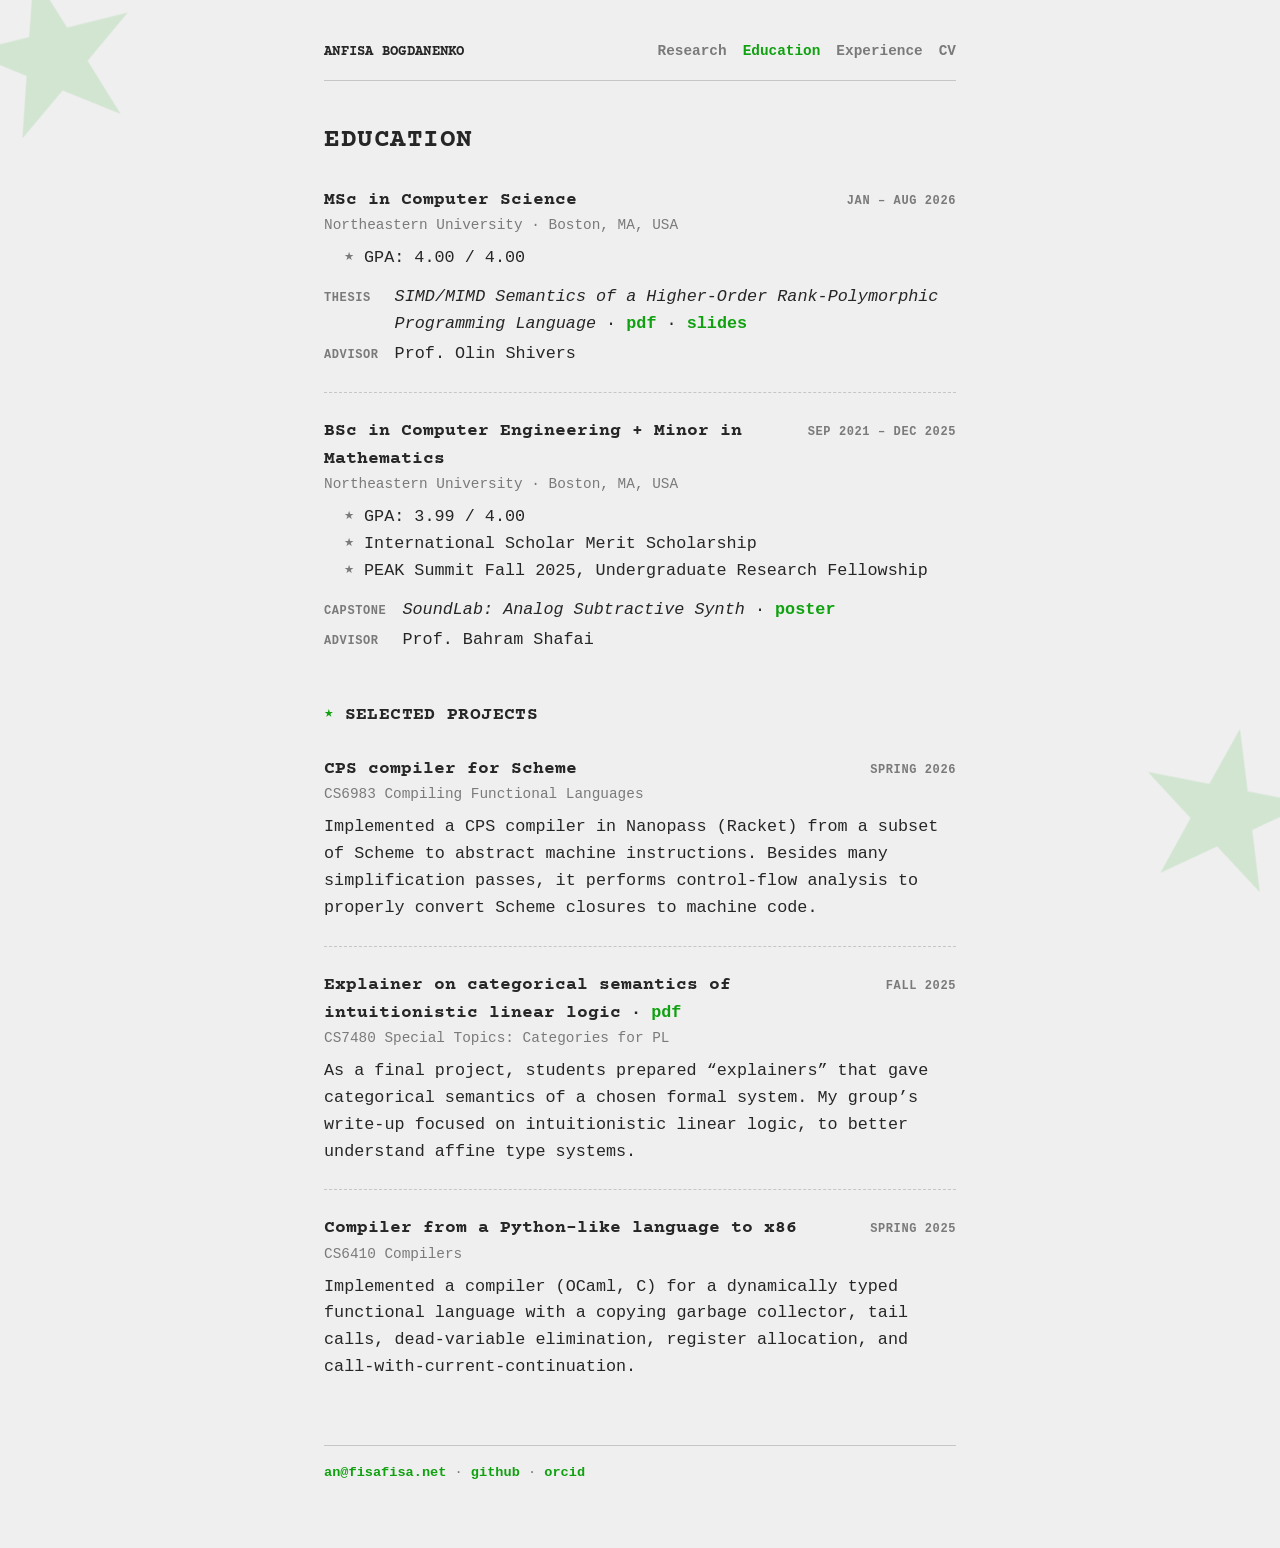
==== education.html @ db706c0e "first commit" ====
<!DOCTYPE html>
<html lang="en">
<head>
  <meta charset="utf-8">
  <meta name="viewport" content="width=device-width, initial-scale=1">
  <title>Education - Anfisa Bogdanenko</title>
  <link rel="stylesheet" href="style.css">
</head>
<body>
  <header>
    <a class="home" href="./">Anfisa Bogdanenko</a>
    <nav><a href="./research.html">Research</a><a aria-current="page" href="./education.html">Education</a><a href="./experience.html">Experience</a><a href="./content/files/cv.pdf">CV</a></nav>
  </header>

  <main><h1>Education</h1><section class="entries"><article class="entry"><div class="entry-head"><h3>MSc in Computer Science</h3><span class="date">Jan – Aug 2026</span></div><p class="meta">Northeastern University · Boston, MA, USA</p><ul><li>GPA: 4.00 / 4.00</li></ul><dl class="labelled"><dt>Thesis</dt><dd><cite>SIMD/MIMD Semantics of a Higher-Order Rank-Polymorphic Programming Language</cite> · <a href="content/files/msc-thesis.pdf">pdf</a> · <a href="content/files/msc-thesis-defense.pdf">slides</a></dd><dt>Advisor</dt><dd>Prof. Olin Shivers</dd></dl></article><article class="entry"><div class="entry-head"><h3>BSc in Computer Engineering + Minor in Mathematics</h3><span class="date">Sep 2021 – Dec 2025</span></div><p class="meta">Northeastern University · Boston, MA, USA</p><ul><li>GPA: 3.99 / 4.00</li><li>International Scholar Merit Scholarship</li><li>PEAK Summit Fall 2025, Undergraduate Research Fellowship</li></ul><dl class="labelled"><dt>Capstone</dt><dd><cite>SoundLab: Analog Subtractive Synth</cite> · <a href="content/files/capstone-poster.pdf">poster</a></dd><dt>Advisor</dt><dd>Prof. Bahram Shafai</dd></dl></article></section><h2>Selected projects</h2><section class="entries"><article class="entry"><div class="entry-head"><h3>CPS compiler for Scheme</h3><span class="date">Spring 2026</span></div><p class="meta">CS6983 Compiling Functional Languages</p><p>Implemented a CPS compiler in Nanopass (Racket) from a subset
                 of Scheme to abstract machine instructions. Besides many
                 simplification passes, it performs control-flow analysis
                 to properly convert Scheme closures to machine code.</p></article><article class="entry"><div class="entry-head"><h3><span>Explainer on categorical semantics of intuitionistic linear logic<span class="title-links"> · <a href="content/files/cats-of-ill-explainer.pdf">pdf</a></span></span></h3><span class="date">Fall 2025</span></div><p class="meta">CS7480 Special Topics: Categories for PL</p><p>As a final project, students prepared “explainers” that gave
                 categorical semantics of a chosen formal system. My group’s
                 write-up focused on intuitionistic linear logic, to better
                 understand affine type systems.</p></article><article class="entry"><div class="entry-head"><h3>Compiler from a Python-like language to x86</h3><span class="date">Spring 2025</span></div><p class="meta">CS6410 Compilers</p><p>Implemented a compiler (OCaml, C) for a dynamically typed
                 functional language with a copying garbage collector, tail
                 calls, dead-variable elimination, register allocation, and 
                 call-with-current-continuation.</p></article></section></main>

  <footer><a href="mailto:an@fisafisa.net">an@fisafisa.net</a> · <a href="https://github.com/fisafisafisa">github</a> · <a href="https://orcid.org/0009-0002-4138-6328">orcid</a></footer>
</body>
</html>
---- style.css ----
/* ---- Fonts, self-hosted in fonts/ (both OFL licensed) ---- */

/* Courier Prime, for emphasis only: headings and the site name. */
@font-face {
  font-family: "Courier Prime";
  src: url("fonts/courier-prime-bold.woff2") format("woff2");
  font-weight: 700;
}

/* The ornament ★, cut from Adwaita Mono.
   Without it each browser borrows ★ from a different system font, and its
   size varies a lot. It only covers ★. */
@font-face {
  font-family: "Ornament";
  src: url("fonts/adwaita-mono-star.woff2") format("woff2");
  font-weight: 100 900; /* one glyph for every weight, no faux bold */
  unicode-range: U+2605;
}

/* ---- Root ---- */

:root {
  --text: #262626;
  --muted: #7a7a7a;
  --accent: #0fa10f;
  --rule: #c6c6c6;
  --bg: #efefef;
  --highlight: #ff841f;

  /* The page font is the system's own monospace, named per platform so none
     falls back to thin Courier: Linux, then Apple, then Windows */
  --font: "Ornament", "Liberation Mono", Menlo, Consolas, monospace;
  --font-emphasis: "Ornament", "Courier Prime", monospace;

  --ornament: "★";
}

/* ---- Base ---- */

* { box-sizing: border-box; }

body {
  max-width: 42rem;
  margin: 0 auto;
  padding: 2.5rem 1.25rem 4rem;
  font-family: var(--font);
  font-size: 1.05rem;
  line-height: 1.6;
  color: var(--text);
  background: var(--bg);
}

a {
  font-weight: 700;
  color: var(--accent);
  text-decoration: none;
}

a:hover {
  color: var(--bg);
  background: var(--accent);
}

/* Code keeps the page's font (browsers swap in a smaller one), and wraps
   only between words (code-words in pollen.rkt puts each in a span) */
code { font: inherit; }
code span { white-space: nowrap; }

::selection {
  color: #fff;
  background: var(--highlight);
}

/* ---- Headings ---- */

/* Courier for titles and the site name in the header */
h1, h2, h3,
header .home { font-family: var(--font-emphasis); }

/* Uppercase for page and section titles, and the site name, only */
h1, h2,
header .home {
  text-transform: uppercase;
  letter-spacing: 0.02em;
}

h1 { font-size: 1.6rem;  margin: 0 0 0.5rem; }
h2 { font-size: 1.15rem; margin: 3rem 0 0; }
h3 { font-size: 1.1rem;  margin: 0; }

h2::before {
  content: var(--ornament) "  ";
  font-size: 0.85em;
  color: var(--accent);
}

/* ---- Header ---- */

header {
  display: flex;
  flex-wrap: wrap;
  justify-content: space-between;
  align-items: baseline;
  gap: 0.5rem 1.5rem;
  margin-bottom: 2.5rem;
  padding-bottom: 1rem;
  border-bottom: 1px solid var(--rule);
  font-size: 0.9rem;
}

header .home {
  font-size: 0.85rem;
  color: var(--text);
}

nav { display: flex; flex-wrap: wrap; gap: 0.25rem 1rem; }
nav a { color: var(--muted); }

/* The current page's link */
header [aria-current="page"] { color: var(--accent); }

header .home[aria-current="page"]::before {
  content: var(--ornament);
  font-size: 1.45rem;
  line-height: 0;
}

header a:hover { color: var(--bg); }

/* ---- Home ---- */

/* ◊intro: name and contact in the left column,
   the photo on the right, as tall as they are */
.intro {
  display: grid;
  grid-template-columns: 1fr auto;
  grid-template-rows: auto 1fr; /* spare height below the contact, not between */
  align-items: start;
  column-gap: 1.5rem;
  margin-bottom: 1.5rem;
}

.intro > * { grid-column: 1; }

.intro > .portrait {
  grid-column: 2;
  grid-row: 1 / span 2;
  margin: 0;
}

.portrait img {
  display: block;
  width: 10rem;
  height: 10rem;
  border-radius: 5%;
  object-fit: cover;
}

/* Phones: a smaller photo beside the name only (set tighter, as it wraps),
   and the contact full width underneath */
@media (max-width: 32rem) {
  .intro > * { grid-column: 1 / -1; }
  .intro > h1 {
    grid-column: 1;
    align-self: center;
    line-height: 1.25;
  }
  .intro > .portrait { grid-row: 1; }
  .portrait img { width: 6rem; height: 6rem; }
}

/* ◊callout: a line set off by an accent bar */
.callout {
  padding: 0.3rem 0 0.3rem 0.9rem;
  border-left: 3px solid var(--accent);
}

.interests {
  font-size: 0.85rem;
  color: var(--muted);
}

/* ---- Entries ---- */

.entries { margin-top: 1.5rem; }

/* A dashed rule between entries */
.entry + .entry {
  margin-top: 1.5rem;
  padding-top: 1.5rem;
  border-top: 1px dashed var(--rule);
}

/* Heading row: title left, date right; a long title wraps instead of
   pushing the date down. On phones the date goes under the title. */
.entry-head {
  display: flex;
  justify-content: space-between;
  align-items: baseline;
  gap: 1rem;
}

@media (max-width: 32rem) {
  .entry-head { flex-direction: column; gap: 0; }
}

.entry .meta {
  margin: 0;
  font-size: 0.9rem;
  color: var(--muted);
}

/* Small bold caps: entry dates, and labels like THESIS or ADVISOR */
.entry .date,
.labelled dt {
  font-size: 0.75rem;
  font-weight: 700;
  text-transform: uppercase;
  letter-spacing: 0.05em;
  color: var(--muted);
}

.entry .date { white-space: nowrap; }

/* Links after an entry's title: the body font, like links elsewhere */
.title-links {
  font-family: var(--font);
  font-size: 1.05rem;
}

/* A paper's venue: styled like the links, but grey */
.venue {
  font-weight: 700;
  color: var(--muted);
}

/* Bullets, or the paragraph right under the meta line, close to it */
.entry ul,
.entry .meta + p { margin: 0.5rem 0 0; }

.entry li::marker {
  content: var(--ornament) " ";
  color: var(--muted);
}

/* Label/value rows: thesis and advisor, contact, news */
.labelled {
  display: grid;
  grid-template-columns: max-content 1fr;
  gap: 0.2rem 1rem;
  align-items: baseline;
  margin: 0.75rem 0 0;
}

/* A value too long for its row (an email on a small phone) may break */
.labelled dd {
  margin: 0;
  overflow-wrap: anywhere;
}

/* ---- Footer ---- */

footer {
  margin-top: 4rem;
  padding-top: 1rem;
  border-top: 1px solid var(--rule);
  font-size: 0.85rem;
  color: var(--muted);
}

/* ---- Background stars ---- */

body::before,
body::after {
  content: var(--ornament);
  position: fixed;
  z-index: -1;
  font-family: var(--font-emphasis); /* self-hosted line metrics: same placement everywhere */
  font-size: 20rem;
  line-height: 1;
  color: var(--accent);
  opacity: 0.13;
}

body::before { top: -4rem;    left: -2rem; rotate: -14deg; }
body::after  { bottom: -7rem; right: -2rem; rotate: 11deg; }

/* For narrow screens only the bottom star stays,
   smaller and fixed at the footer */
@media (max-width: 60rem) {
  body { position: relative; }

  body::before { content: none; }

  body::after {
    position: absolute;
    bottom: 1rem;
    right: 1rem;
    font-size: 8rem;
  }
}
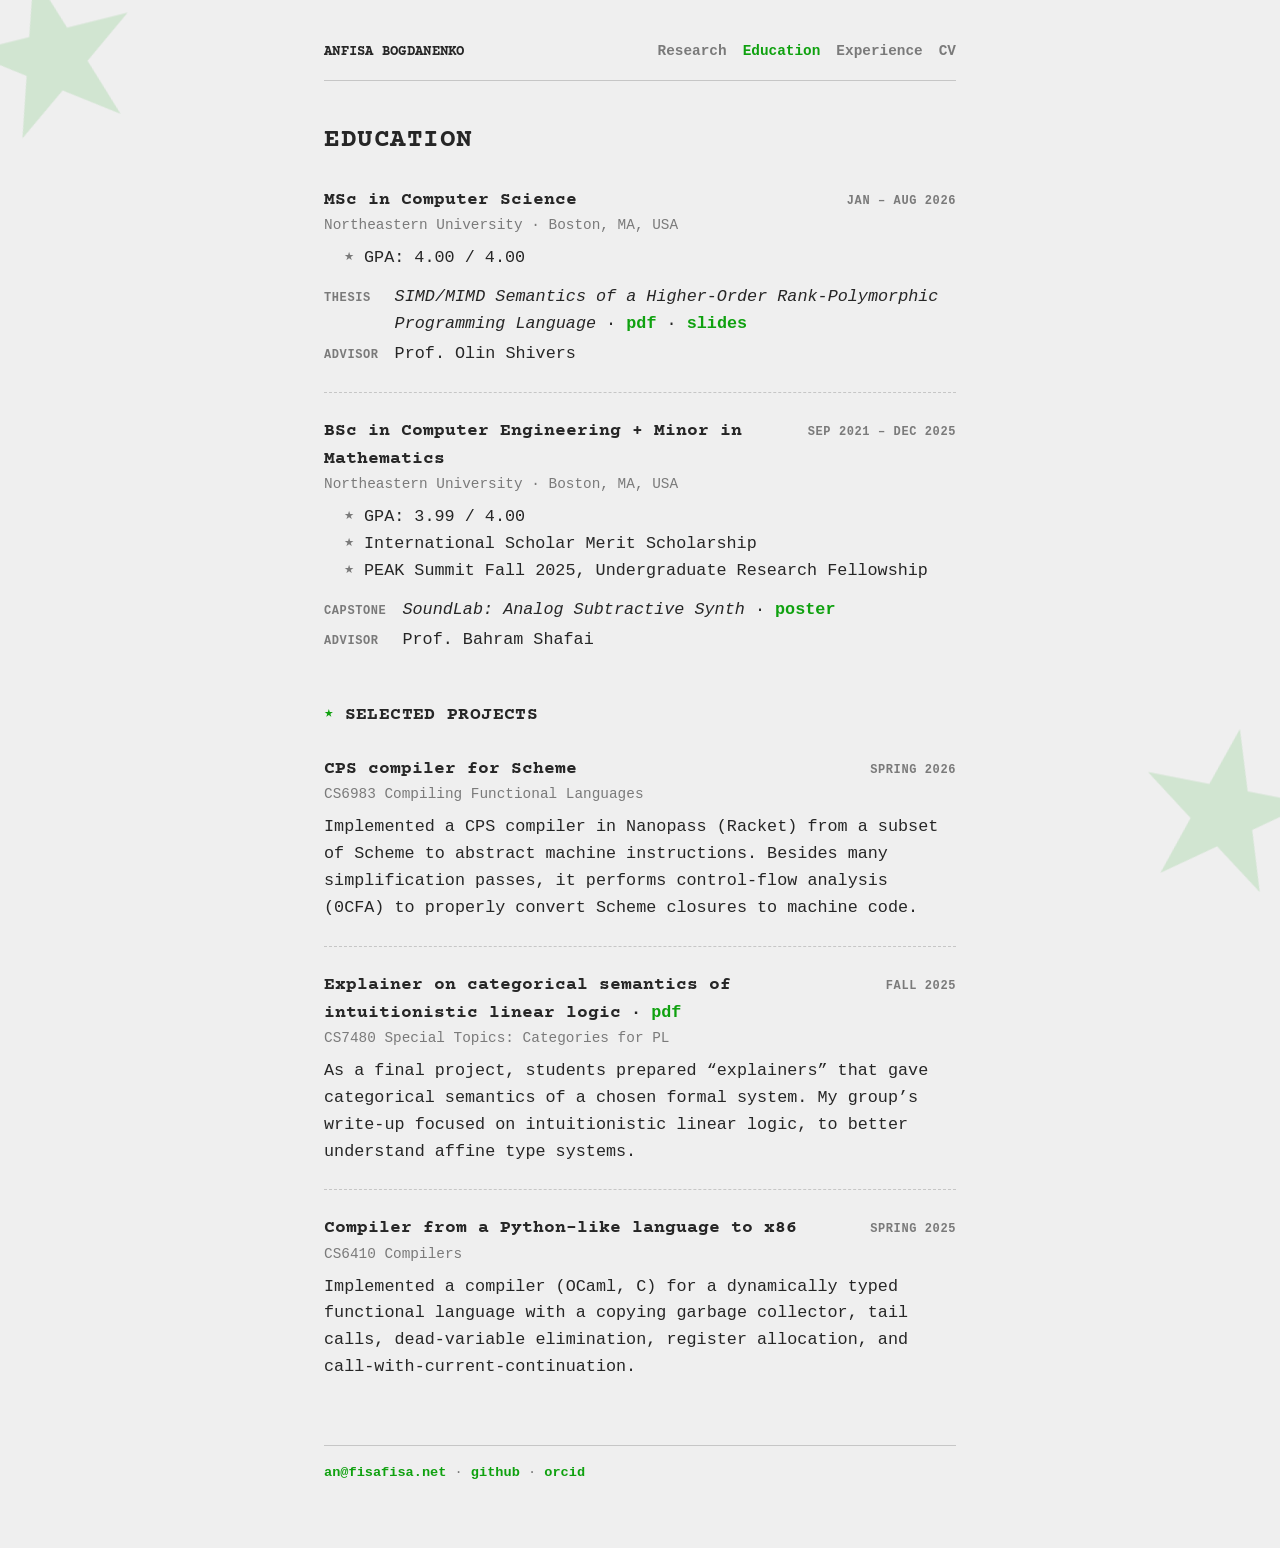
==== commit df090d15: "Publish 1c5dbb4" ====
--- a/education.html
+++ b/education.html
@@ -12,10 +12,10 @@
     <nav><a href="./research.html">Research</a><a aria-current="page" href="./education.html">Education</a><a href="./experience.html">Experience</a><a href="./content/files/cv.pdf">CV</a></nav>
   </header>
 
-  <main><h1>Education</h1><section class="entries"><article class="entry"><div class="entry-head"><h3>MSc in Computer Science</h3><span class="date">Jan – Aug 2026</span></div><p class="meta">Northeastern University · Boston, MA, USA</p><ul><li>GPA: 4.00 / 4.00</li></ul><dl class="labelled"><dt>Thesis</dt><dd><cite>SIMD/MIMD Semantics of a Higher-Order Rank-Polymorphic Programming Language</cite> · <a href="content/files/msc-thesis.pdf">pdf</a> · <a href="content/files/msc-thesis-defense.pdf">slides</a></dd><dt>Advisor</dt><dd>Prof. Olin Shivers</dd></dl></article><article class="entry"><div class="entry-head"><h3>BSc in Computer Engineering + Minor in Mathematics</h3><span class="date">Sep 2021 – Dec 2025</span></div><p class="meta">Northeastern University · Boston, MA, USA</p><ul><li>GPA: 3.99 / 4.00</li><li>International Scholar Merit Scholarship</li><li>PEAK Summit Fall 2025, Undergraduate Research Fellowship</li></ul><dl class="labelled"><dt>Capstone</dt><dd><cite>SoundLab: Analog Subtractive Synth</cite> · <a href="content/files/capstone-poster.pdf">poster</a></dd><dt>Advisor</dt><dd>Prof. Bahram Shafai</dd></dl></article></section><h2>Selected projects</h2><section class="entries"><article class="entry"><div class="entry-head"><h3>CPS compiler for Scheme</h3><span class="date">Spring 2026</span></div><p class="meta">CS6983 Compiling Functional Languages</p><p>Implemented a CPS compiler in Nanopass (Racket) from a subset
+  <main><h1>Education</h1><section class="entries"><article class="entry"><div class="entry-head"><h3>MSc in Computer Science</h3><span class="date">Jan – Aug 2026</span></div><p class="meta">Northeastern University · Boston, MA, USA</p><ul><li>GPA: 4.00 / 4.00</li></ul><dl class="labelled"><dt>Thesis</dt><dd><cite>SIMD/MIMD Semantics of a Higher-Order Rank-Polymorphic Programming Language</cite> · <a href="content/files/msc-thesis.pdf">pdf</a> · <a href="content/files/msc-thesis-defense.pdf">slides</a></dd><dt>Advisor</dt><dd>Prof. Olin Shivers</dd></dl></article><article class="entry"><div class="entry-head"><h3>BSc in Computer Engineering + Minor in Mathematics</h3><span class="date">Sep 2021 – Dec 2025</span></div><p class="meta">Northeastern University · Boston, MA, USA</p><ul><li>GPA: 3.99 / 4.00</li><li>International Scholar Merit Scholarship</li><li>PEAK Summit Fall 2025, Undergraduate Research Fellowship</li></ul><dl class="labelled"><dt>Capstone</dt><dd><cite>SoundLab: Analog Subtractive Synth</cite> · <a href="content/files/capstone-poster.pdf">poster</a></dd><dt>Advisor</dt><dd>Prof. Bahram Shafai</dd></dl></article></section><h2>Selected projects</h2><section class="entries"><article class="entry"><div class="entry-head"><h3>CPS compiler for Scheme</h3><span class="date">Spring 2026</span></div><p class="meta">CS6983 Compiling Functional Languages</p><p>Implemented a CPS compiler in Nanopass (Racket) from a subset
                  of Scheme to abstract machine instructions. Besides many
                  simplification passes, it performs control-flow analysis
-                 to properly convert Scheme closures to machine code.</p></article><article class="entry"><div class="entry-head"><h3><span>Explainer on categorical semantics of intuitionistic linear logic<span class="title-links"> · <a href="content/files/cats-of-ill-explainer.pdf">pdf</a></span></span></h3><span class="date">Fall 2025</span></div><p class="meta">CS7480 Special Topics: Categories for PL</p><p>As a final project, students prepared “explainers” that gave
+                 (0CFA) to properly convert Scheme closures to machine code.</p></article><article class="entry"><div class="entry-head"><h3><span>Explainer on categorical semantics of intuitionistic linear logic<span class="title-links"> · <a href="content/files/cats-of-ill-explainer.pdf">pdf</a></span></span></h3><span class="date">Fall 2025</span></div><p class="meta">CS7480 Special Topics: Categories for PL</p><p>As a final project, students prepared “explainers” that gave
                  categorical semantics of a chosen formal system. My group’s
                  write-up focused on intuitionistic linear logic, to better
                  understand affine type systems.</p></article><article class="entry"><div class="entry-head"><h3>Compiler from a Python-like language to x86</h3><span class="date">Spring 2025</span></div><p class="meta">CS6410 Compilers</p><p>Implemented a compiler (OCaml, C) for a dynamically typed
--- a/style.css
+++ b/style.css
@@ -119,10 +119,13 @@
 /* The current page's link */
 header [aria-current="page"] { color: var(--accent); }
 
+/* The star is bigger than the link's line, so the lowering puts it in the
+   middle of the hover highlight */
 header .home[aria-current="page"]::before {
   content: var(--ornament);
   font-size: 1.45rem;
   line-height: 0;
+  vertical-align: -0.23em;
 }
 
 header a:hover { color: var(--bg); }
